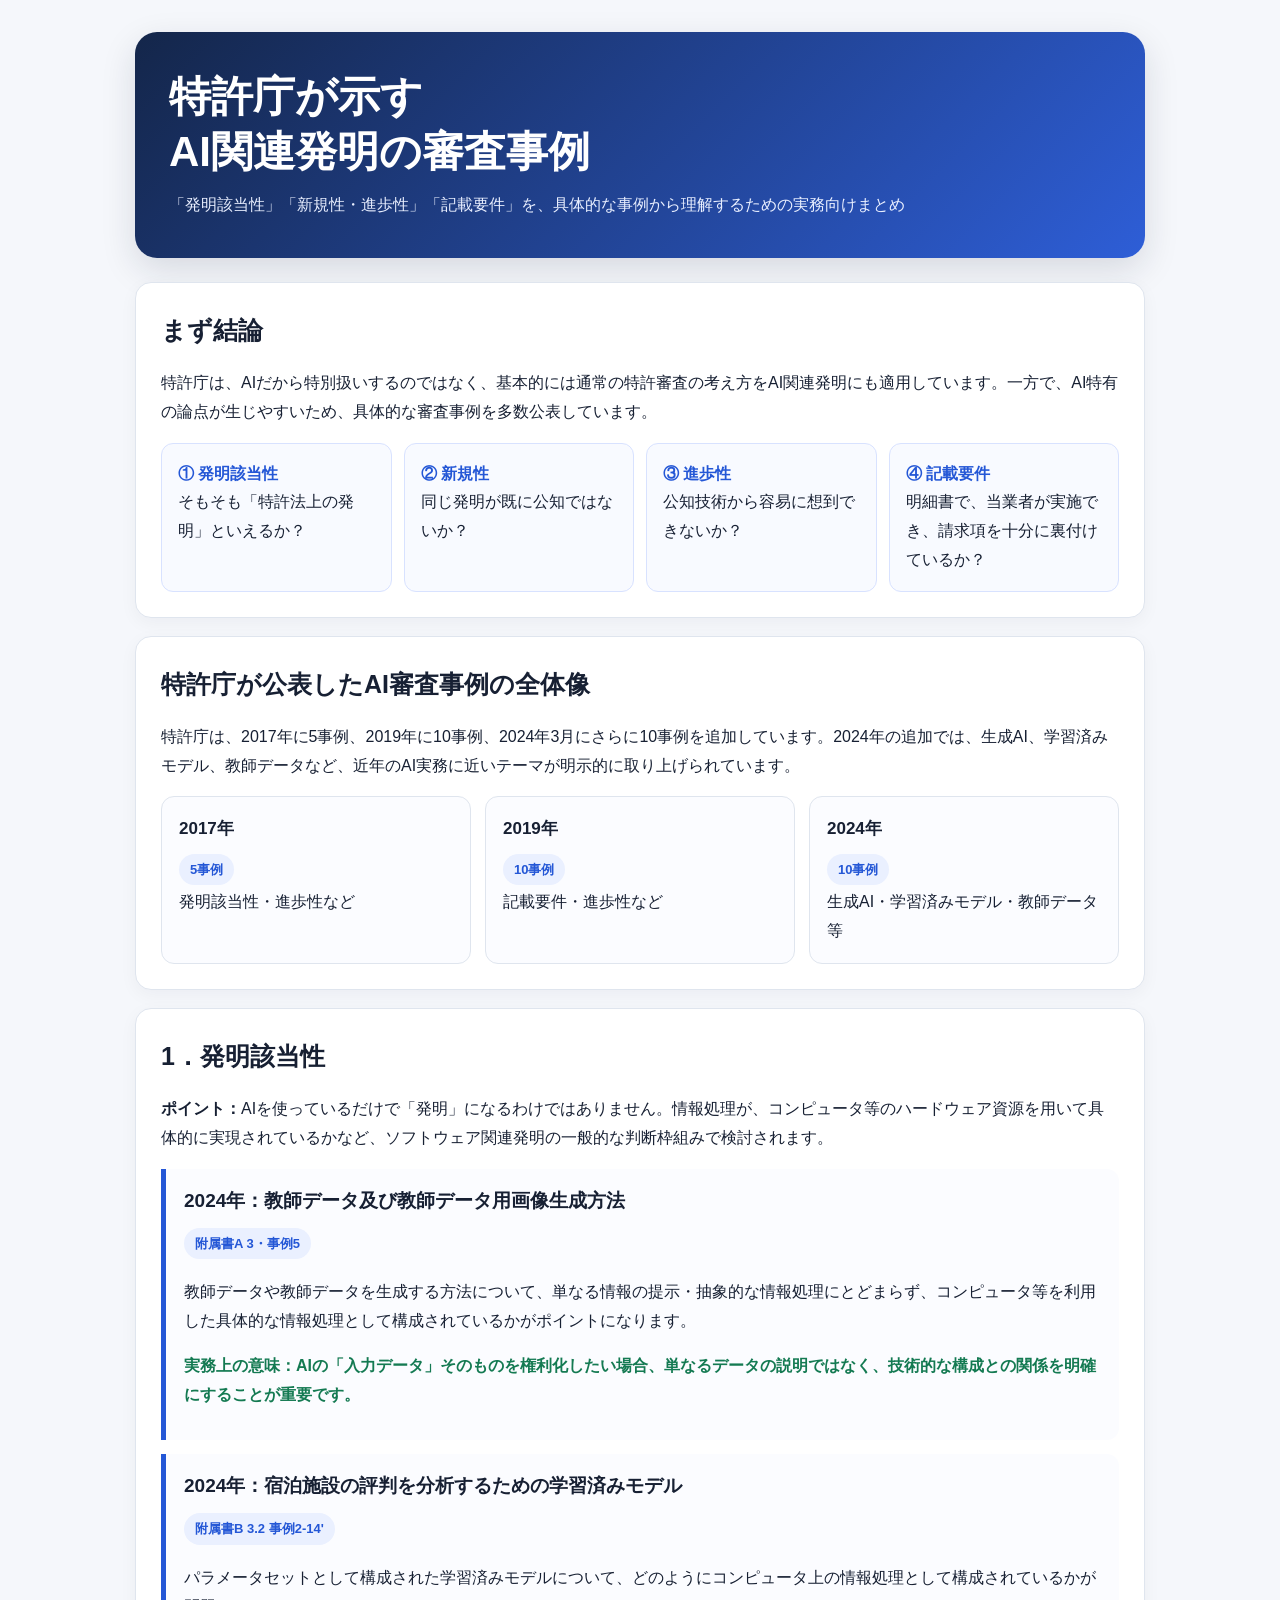
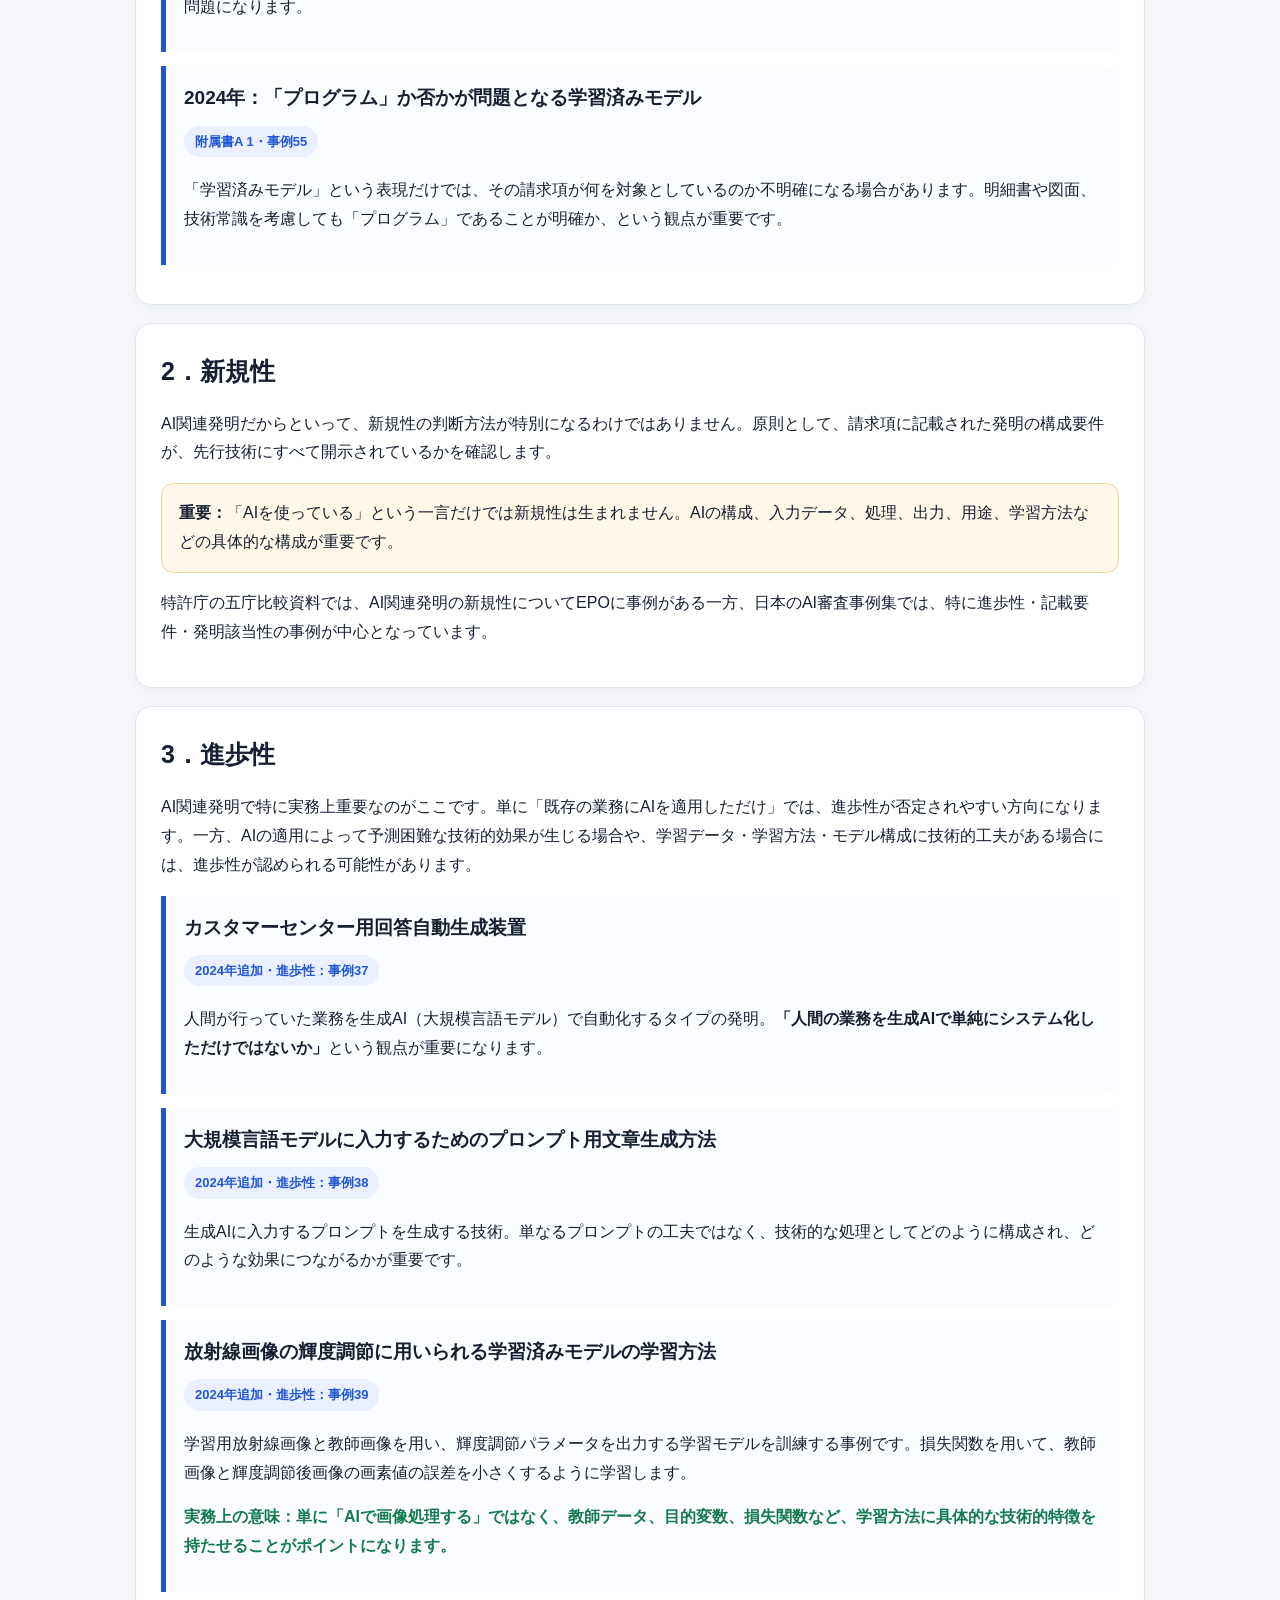
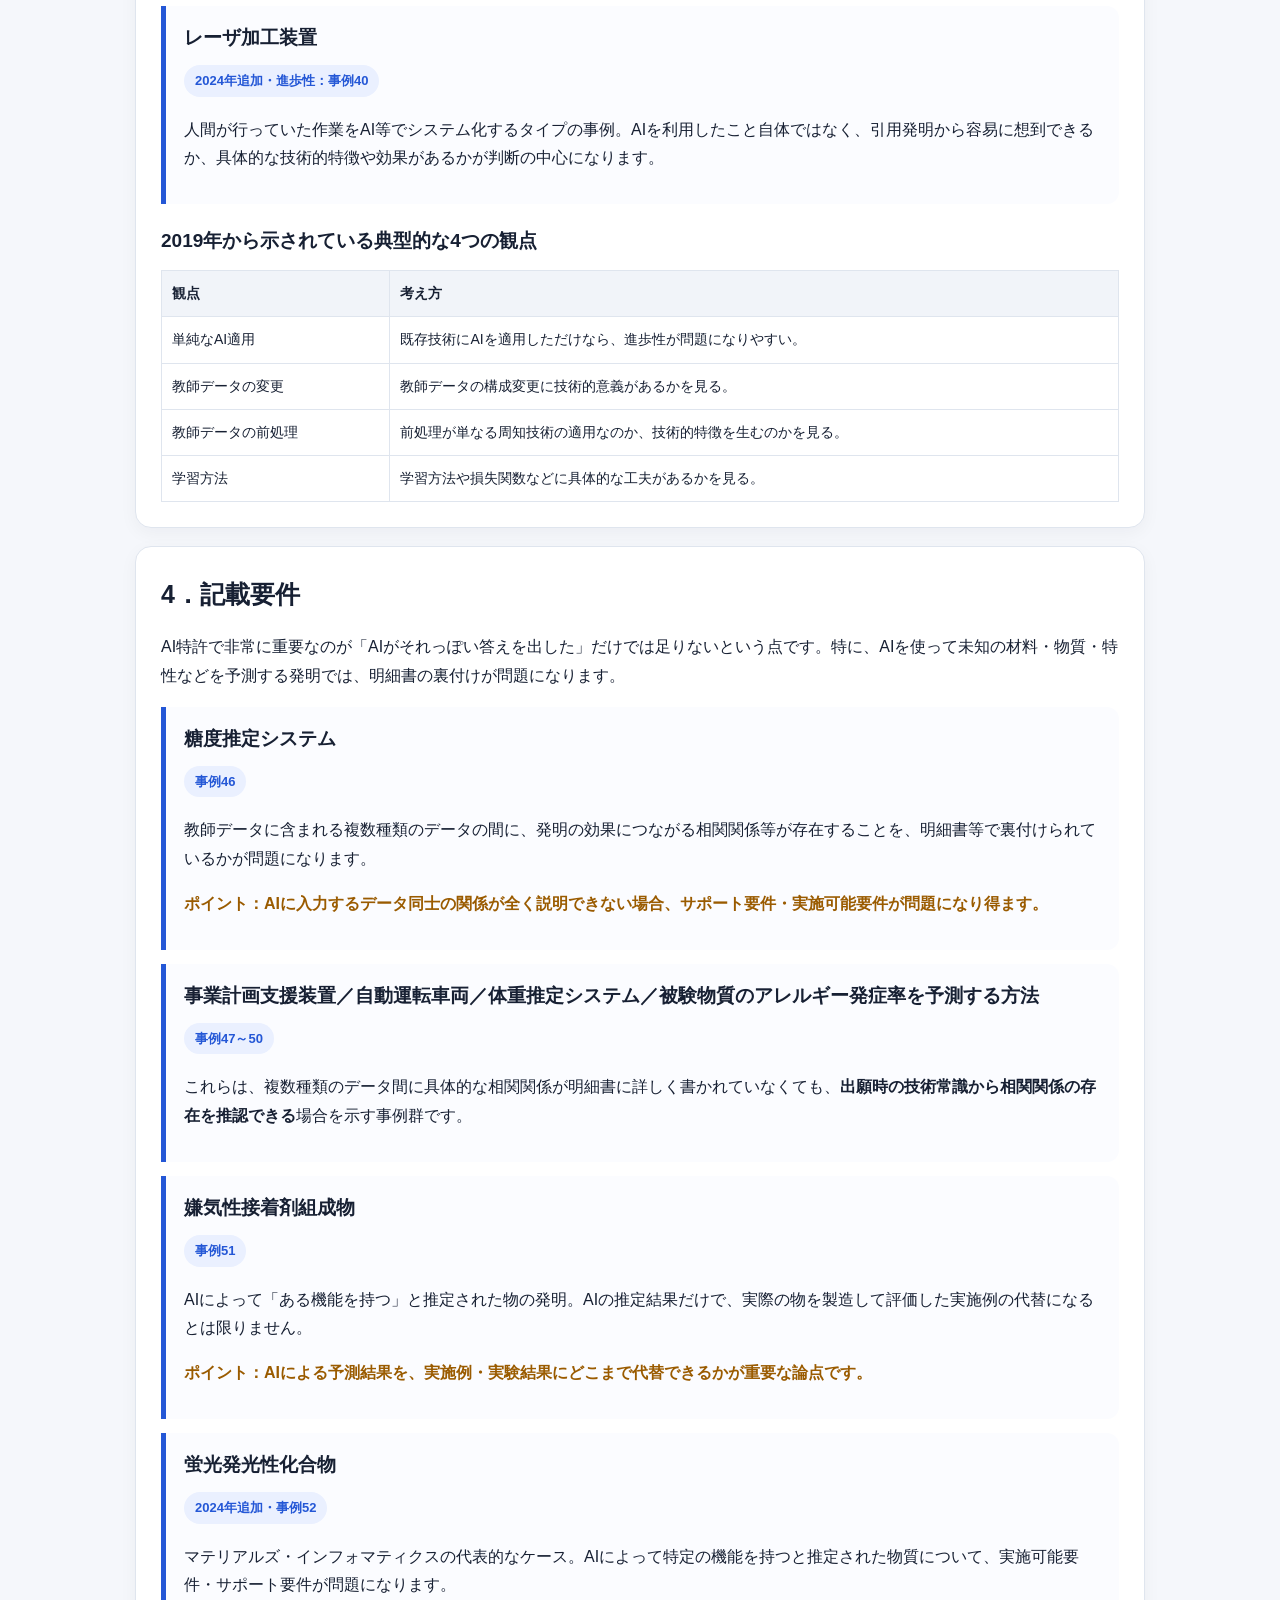
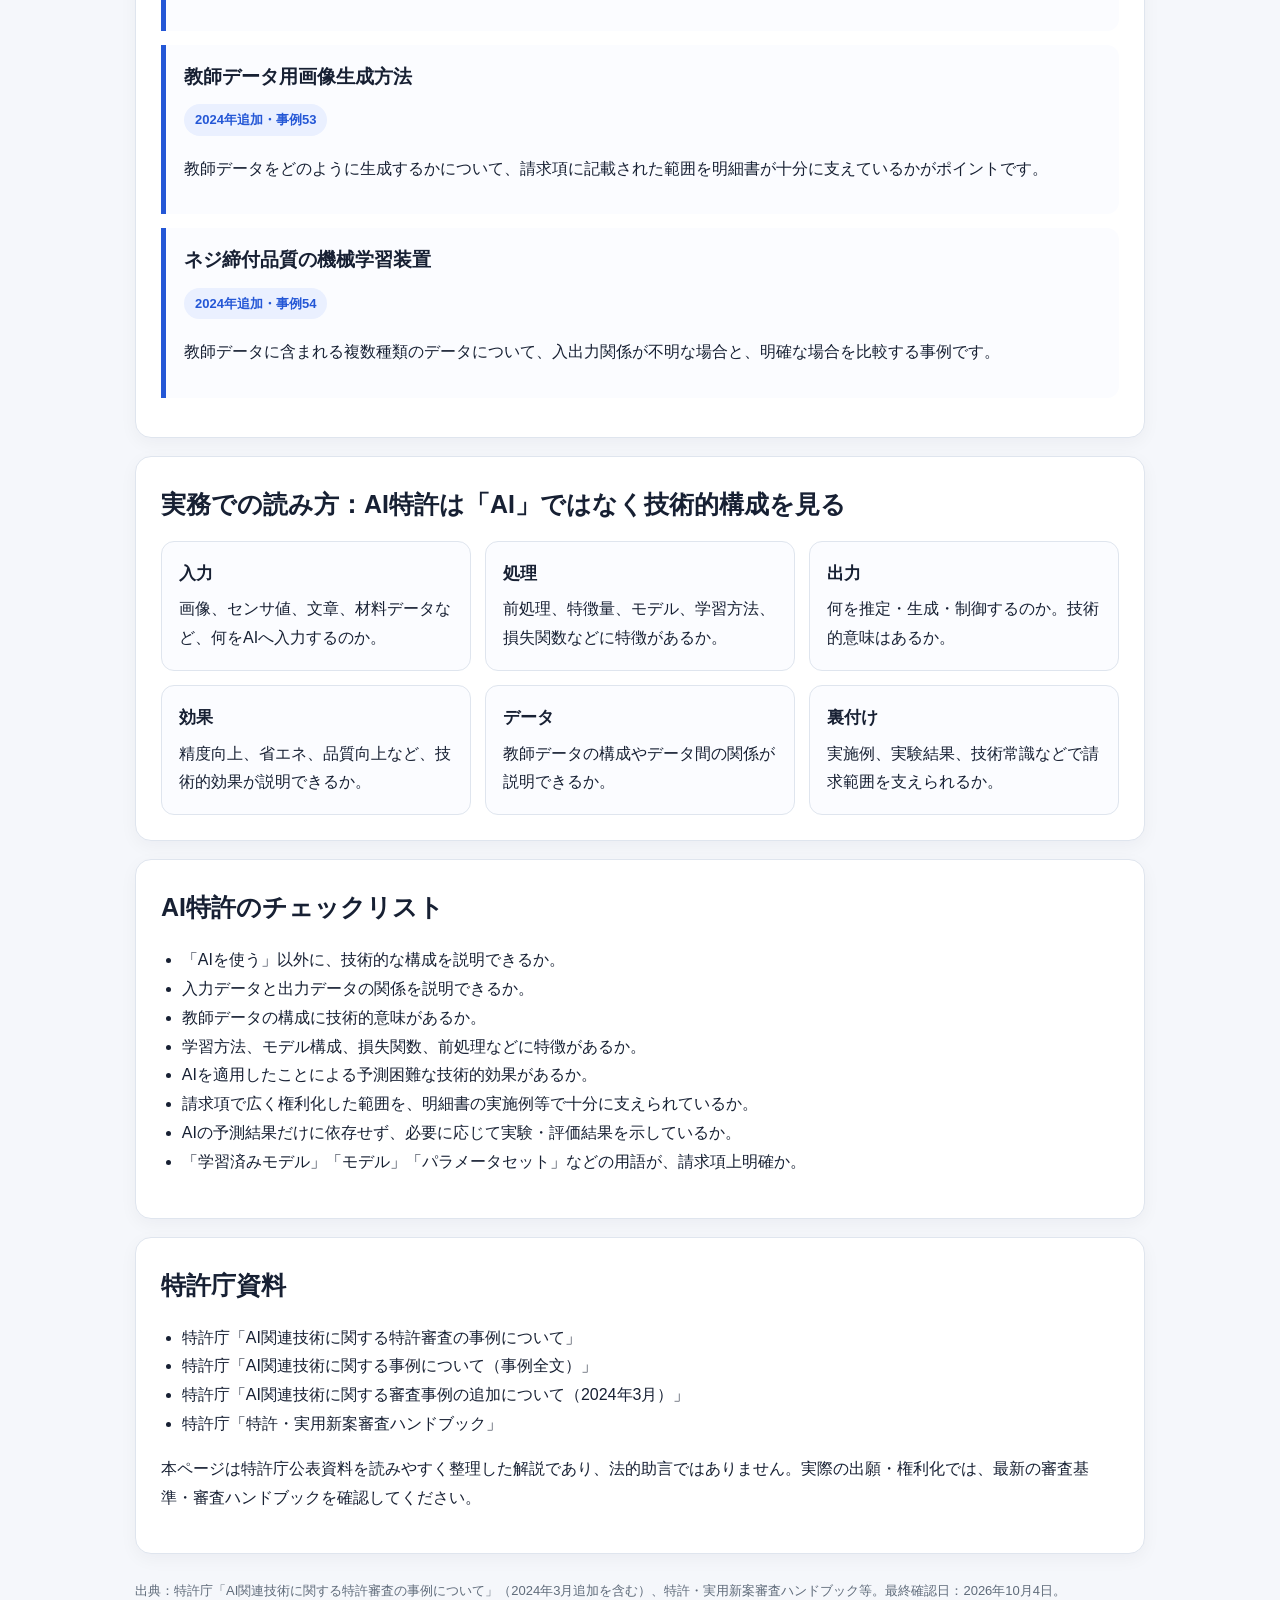
==== articles/ai_patent_jpo_cases.html @ b36a5e17 "Add files via upload" ====
<!DOCTYPE html>
<html lang="ja">
<head>
<meta charset="UTF-8">
<meta name="viewport" content="width=device-width, initial-scale=1.0">
<title>特許庁・AI関連発明の審査事例まとめ</title>
<style>
:root{--bg:#f5f7fb;--card:#fff;--text:#172033;--muted:#5f6b7a;--line:#dfe5ee;--accent:#2457d6;--accent2:#eaf0ff;--good:#147a52;--warn:#9a5b00}
*{box-sizing:border-box}
body{margin:0;background:var(--bg);color:var(--text);font-family:-apple-system,BlinkMacSystemFont,"Segoe UI","Noto Sans JP",sans-serif;line-height:1.8}
.container{max-width:1050px;margin:auto;padding:32px 20px 70px}
.hero{background:linear-gradient(135deg,#14264a,#2e5ed7);color:#fff;border-radius:22px;padding:38px 34px;margin-bottom:24px;box-shadow:0 12px 35px #17203322}
.hero h1{margin:0 0 12px;font-size:clamp(28px,4vw,42px);line-height:1.3}
.hero p{margin:0;color:#e9efff}
.card{background:var(--card);border:1px solid var(--line);border-radius:16px;padding:25px;margin:18px 0;box-shadow:0 5px 18px #1720330b}
h2{font-size:25px;margin:0 0 14px}
h3{font-size:19px;margin:20px 0 8px}
.badge{display:inline-block;background:var(--accent2);color:var(--accent);font-weight:700;border-radius:999px;padding:4px 11px;font-size:13px;margin:3px 4px 3px 0}
.grid{display:grid;grid-template-columns:repeat(auto-fit,minmax(230px,1fr));gap:14px}
.mini{border:1px solid var(--line);border-radius:13px;padding:17px;background:#fbfcff}
.mini strong{display:block;font-size:17px;margin-bottom:6px}
.flow{display:grid;grid-template-columns:repeat(auto-fit,minmax(190px,1fr));gap:12px;margin-top:15px}
.flow div{background:#f8faff;border:1px solid #d8e2ff;border-radius:12px;padding:16px}
.flow b{color:var(--accent)}
.case{border-left:5px solid var(--accent);padding:15px 18px;margin:14px 0;background:#fbfcff;border-radius:0 12px 12px 0}
.case h3{margin:0 0 7px}
.good{color:var(--good);font-weight:700}
.warn{color:var(--warn);font-weight:700}
table{width:100%;border-collapse:collapse;margin-top:12px;font-size:14px}
th,td{border:1px solid var(--line);padding:10px;vertical-align:top}
th{background:#f1f4f9;text-align:left}
.note{background:#fff8e8;border:1px solid #f0d59a;border-radius:12px;padding:15px 17px}
.footer{color:var(--muted);font-size:13px;margin-top:25px}
a{color:var(--accent)}
ul{padding-left:1.3em}
</style>
</head>
<body>
<div class="container">

<section class="hero">
  <h1>特許庁が示す<br>AI関連発明の審査事例</h1>
  <p>「発明該当性」「新規性・進歩性」「記載要件」を、具体的な事例から理解するための実務向けまとめ</p>
</section>

<div class="card">
<h2>まず結論</h2>
<p>特許庁は、AIだから特別扱いするのではなく、基本的には通常の特許審査の考え方をAI関連発明にも適用しています。一方で、AI特有の論点が生じやすいため、具体的な審査事例を多数公表しています。</p>
<div class="flow">
<div><b>① 発明該当性</b><br>そもそも「特許法上の発明」といえるか？</div>
<div><b>② 新規性</b><br>同じ発明が既に公知ではないか？</div>
<div><b>③ 進歩性</b><br>公知技術から容易に想到できないか？</div>
<div><b>④ 記載要件</b><br>明細書で、当業者が実施でき、請求項を十分に裏付けているか？</div>
</div>
</div>

<div class="card">
<h2>特許庁が公表したAI審査事例の全体像</h2>
<p>特許庁は、2017年に5事例、2019年に10事例、2024年3月にさらに10事例を追加しています。2024年の追加では、生成AI、学習済みモデル、教師データなど、近年のAI実務に近いテーマが明示的に取り上げられています。</p>
<div class="grid">
<div class="mini"><strong>2017年</strong><span class="badge">5事例</span><br>発明該当性・進歩性など</div>
<div class="mini"><strong>2019年</strong><span class="badge">10事例</span><br>記載要件・進歩性など</div>
<div class="mini"><strong>2024年</strong><span class="badge">10事例</span><br>生成AI・学習済みモデル・教師データ等</div>
</div>
</div>

<div class="card">
<h2>1．発明該当性</h2>
<p><b>ポイント：</b>AIを使っているだけで「発明」になるわけではありません。情報処理が、コンピュータ等のハードウェア資源を用いて具体的に実現されているかなど、ソフトウェア関連発明の一般的な判断枠組みで検討されます。</p>

<div class="case">
<h3>2024年：教師データ及び教師データ用画像生成方法</h3>
<span class="badge">附属書A 3・事例5</span>
<p>教師データや教師データを生成する方法について、単なる情報の提示・抽象的な情報処理にとどまらず、コンピュータ等を利用した具体的な情報処理として構成されているかがポイントになります。</p>
<p class="good">実務上の意味：AIの「入力データ」そのものを権利化したい場合、単なるデータの説明ではなく、技術的な構成との関係を明確にすることが重要です。</p>
</div>

<div class="case">
<h3>2024年：宿泊施設の評判を分析するための学習済みモデル</h3>
<span class="badge">附属書B 3.2 事例2-14'</span>
<p>パラメータセットとして構成された学習済みモデルについて、どのようにコンピュータ上の情報処理として構成されているかが問題になります。</p>
</div>

<div class="case">
<h3>2024年：「プログラム」か否かが問題となる学習済みモデル</h3>
<span class="badge">附属書A 1・事例55</span>
<p>「学習済みモデル」という表現だけでは、その請求項が何を対象としているのか不明確になる場合があります。明細書や図面、技術常識を考慮しても「プログラム」であることが明確か、という観点が重要です。</p>
</div>
</div>

<div class="card">
<h2>2．新規性</h2>
<p>AI関連発明だからといって、新規性の判断方法が特別になるわけではありません。原則として、請求項に記載された発明の構成要件が、先行技術にすべて開示されているかを確認します。</p>
<div class="note"><b>重要：</b>「AIを使っている」という一言だけでは新規性は生まれません。AIの構成、入力データ、処理、出力、用途、学習方法などの具体的な構成が重要です。</div>
<p>特許庁の五庁比較資料では、AI関連発明の新規性についてEPOに事例がある一方、日本のAI審査事例集では、特に進歩性・記載要件・発明該当性の事例が中心となっています。</p>
</div>

<div class="card">
<h2>3．進歩性</h2>
<p>AI関連発明で特に実務上重要なのがここです。単に「既存の業務にAIを適用しただけ」では、進歩性が否定されやすい方向になります。一方、AIの適用によって予測困難な技術的効果が生じる場合や、学習データ・学習方法・モデル構成に技術的工夫がある場合には、進歩性が認められる可能性があります。</p>

<div class="case">
<h3>カスタマーセンター用回答自動生成装置</h3>
<span class="badge">2024年追加・進歩性：事例37</span>
<p>人間が行っていた業務を生成AI（大規模言語モデル）で自動化するタイプの発明。<b>「人間の業務を生成AIで単純にシステム化しただけではないか」</b>という観点が重要になります。</p>
</div>

<div class="case">
<h3>大規模言語モデルに入力するためのプロンプト用文章生成方法</h3>
<span class="badge">2024年追加・進歩性：事例38</span>
<p>生成AIに入力するプロンプトを生成する技術。単なるプロンプトの工夫ではなく、技術的な処理としてどのように構成され、どのような効果につながるかが重要です。</p>
</div>

<div class="case">
<h3>放射線画像の輝度調節に用いられる学習済みモデルの学習方法</h3>
<span class="badge">2024年追加・進歩性：事例39</span>
<p>学習用放射線画像と教師画像を用い、輝度調節パラメータを出力する学習モデルを訓練する事例です。損失関数を用いて、教師画像と輝度調節後画像の画素値の誤差を小さくするように学習します。</p>
<p class="good">実務上の意味：単に「AIで画像処理する」ではなく、教師データ、目的変数、損失関数など、学習方法に具体的な技術的特徴を持たせることがポイントになります。</p>
</div>

<div class="case">
<h3>レーザ加工装置</h3>
<span class="badge">2024年追加・進歩性：事例40</span>
<p>人間が行っていた作業をAI等でシステム化するタイプの事例。AIを利用したこと自体ではなく、引用発明から容易に想到できるか、具体的な技術的特徴や効果があるかが判断の中心になります。</p>
</div>

<h3>2019年から示されている典型的な4つの観点</h3>
<table>
<tr><th>観点</th><th>考え方</th></tr>
<tr><td>単純なAI適用</td><td>既存技術にAIを適用しただけなら、進歩性が問題になりやすい。</td></tr>
<tr><td>教師データの変更</td><td>教師データの構成変更に技術的意義があるかを見る。</td></tr>
<tr><td>教師データの前処理</td><td>前処理が単なる周知技術の適用なのか、技術的特徴を生むのかを見る。</td></tr>
<tr><td>学習方法</td><td>学習方法や損失関数などに具体的な工夫があるかを見る。</td></tr>
</table>
</div>

<div class="card">
<h2>4．記載要件</h2>
<p>AI特許で非常に重要なのが「AIがそれっぽい答えを出した」だけでは足りないという点です。特に、AIを使って未知の材料・物質・特性などを予測する発明では、明細書の裏付けが問題になります。</p>

<div class="case">
<h3>糖度推定システム</h3>
<span class="badge">事例46</span>
<p>教師データに含まれる複数種類のデータの間に、発明の効果につながる相関関係等が存在することを、明細書等で裏付けられているかが問題になります。</p>
<p class="warn">ポイント：AIに入力するデータ同士の関係が全く説明できない場合、サポート要件・実施可能要件が問題になり得ます。</p>
</div>

<div class="case">
<h3>事業計画支援装置／自動運転車両／体重推定システム／被験物質のアレルギー発症率を予測する方法</h3>
<span class="badge">事例47～50</span>
<p>これらは、複数種類のデータ間に具体的な相関関係が明細書に詳しく書かれていなくても、<b>出願時の技術常識から相関関係の存在を推認できる</b>場合を示す事例群です。</p>
</div>

<div class="case">
<h3>嫌気性接着剤組成物</h3>
<span class="badge">事例51</span>
<p>AIによって「ある機能を持つ」と推定された物の発明。AIの推定結果だけで、実際の物を製造して評価した実施例の代替になるとは限りません。</p>
<p class="warn">ポイント：AIによる予測結果を、実施例・実験結果にどこまで代替できるかが重要な論点です。</p>
</div>

<div class="case">
<h3>蛍光発光性化合物</h3>
<span class="badge">2024年追加・事例52</span>
<p>マテリアルズ・インフォマティクスの代表的なケース。AIによって特定の機能を持つと推定された物質について、実施可能要件・サポート要件が問題になります。</p>
</div>

<div class="case">
<h3>教師データ用画像生成方法</h3>
<span class="badge">2024年追加・事例53</span>
<p>教師データをどのように生成するかについて、請求項に記載された範囲を明細書が十分に支えているかがポイントです。</p>
</div>

<div class="case">
<h3>ネジ締付品質の機械学習装置</h3>
<span class="badge">2024年追加・事例54</span>
<p>教師データに含まれる複数種類のデータについて、入出力関係が不明な場合と、明確な場合を比較する事例です。</p>
</div>
</div>

<div class="card">
<h2>実務での読み方：AI特許は「AI」ではなく技術的構成を見る</h2>
<div class="grid">
<div class="mini"><strong>入力</strong>画像、センサ値、文章、材料データなど、何をAIへ入力するのか。</div>
<div class="mini"><strong>処理</strong>前処理、特徴量、モデル、学習方法、損失関数などに特徴があるか。</div>
<div class="mini"><strong>出力</strong>何を推定・生成・制御するのか。技術的意味はあるか。</div>
<div class="mini"><strong>効果</strong>精度向上、省エネ、品質向上など、技術的効果が説明できるか。</div>
<div class="mini"><strong>データ</strong>教師データの構成やデータ間の関係が説明できるか。</div>
<div class="mini"><strong>裏付け</strong>実施例、実験結果、技術常識などで請求範囲を支えられるか。</div>
</div>
</div>

<div class="card">
<h2>AI特許のチェックリスト</h2>
<ul>
<li>「AIを使う」以外に、技術的な構成を説明できるか。</li>
<li>入力データと出力データの関係を説明できるか。</li>
<li>教師データの構成に技術的意味があるか。</li>
<li>学習方法、モデル構成、損失関数、前処理などに特徴があるか。</li>
<li>AIを適用したことによる予測困難な技術的効果があるか。</li>
<li>請求項で広く権利化した範囲を、明細書の実施例等で十分に支えられているか。</li>
<li>AIの予測結果だけに依存せず、必要に応じて実験・評価結果を示しているか。</li>
<li>「学習済みモデル」「モデル」「パラメータセット」などの用語が、請求項上明確か。</li>
</ul>
</div>

<div class="card">
<h2>特許庁資料</h2>
<ul>
<li>特許庁「AI関連技術に関する特許審査の事例について」</li>
<li>特許庁「AI関連技術に関する事例について（事例全文）」</li>
<li>特許庁「AI関連技術に関する審査事例の追加について（2024年3月）」</li>
<li>特許庁「特許・実用新案審査ハンドブック」</li>
</ul>
<p>本ページは特許庁公表資料を読みやすく整理した解説であり、法的助言ではありません。実際の出願・権利化では、最新の審査基準・審査ハンドブックを確認してください。</p>
</div>

<div class="footer">
出典：特許庁「AI関連技術に関する特許審査の事例について」（2024年3月追加を含む）、特許・実用新案審査ハンドブック等。最終確認日：2026年10月4日。
</div>

</div>
</body>
</html>
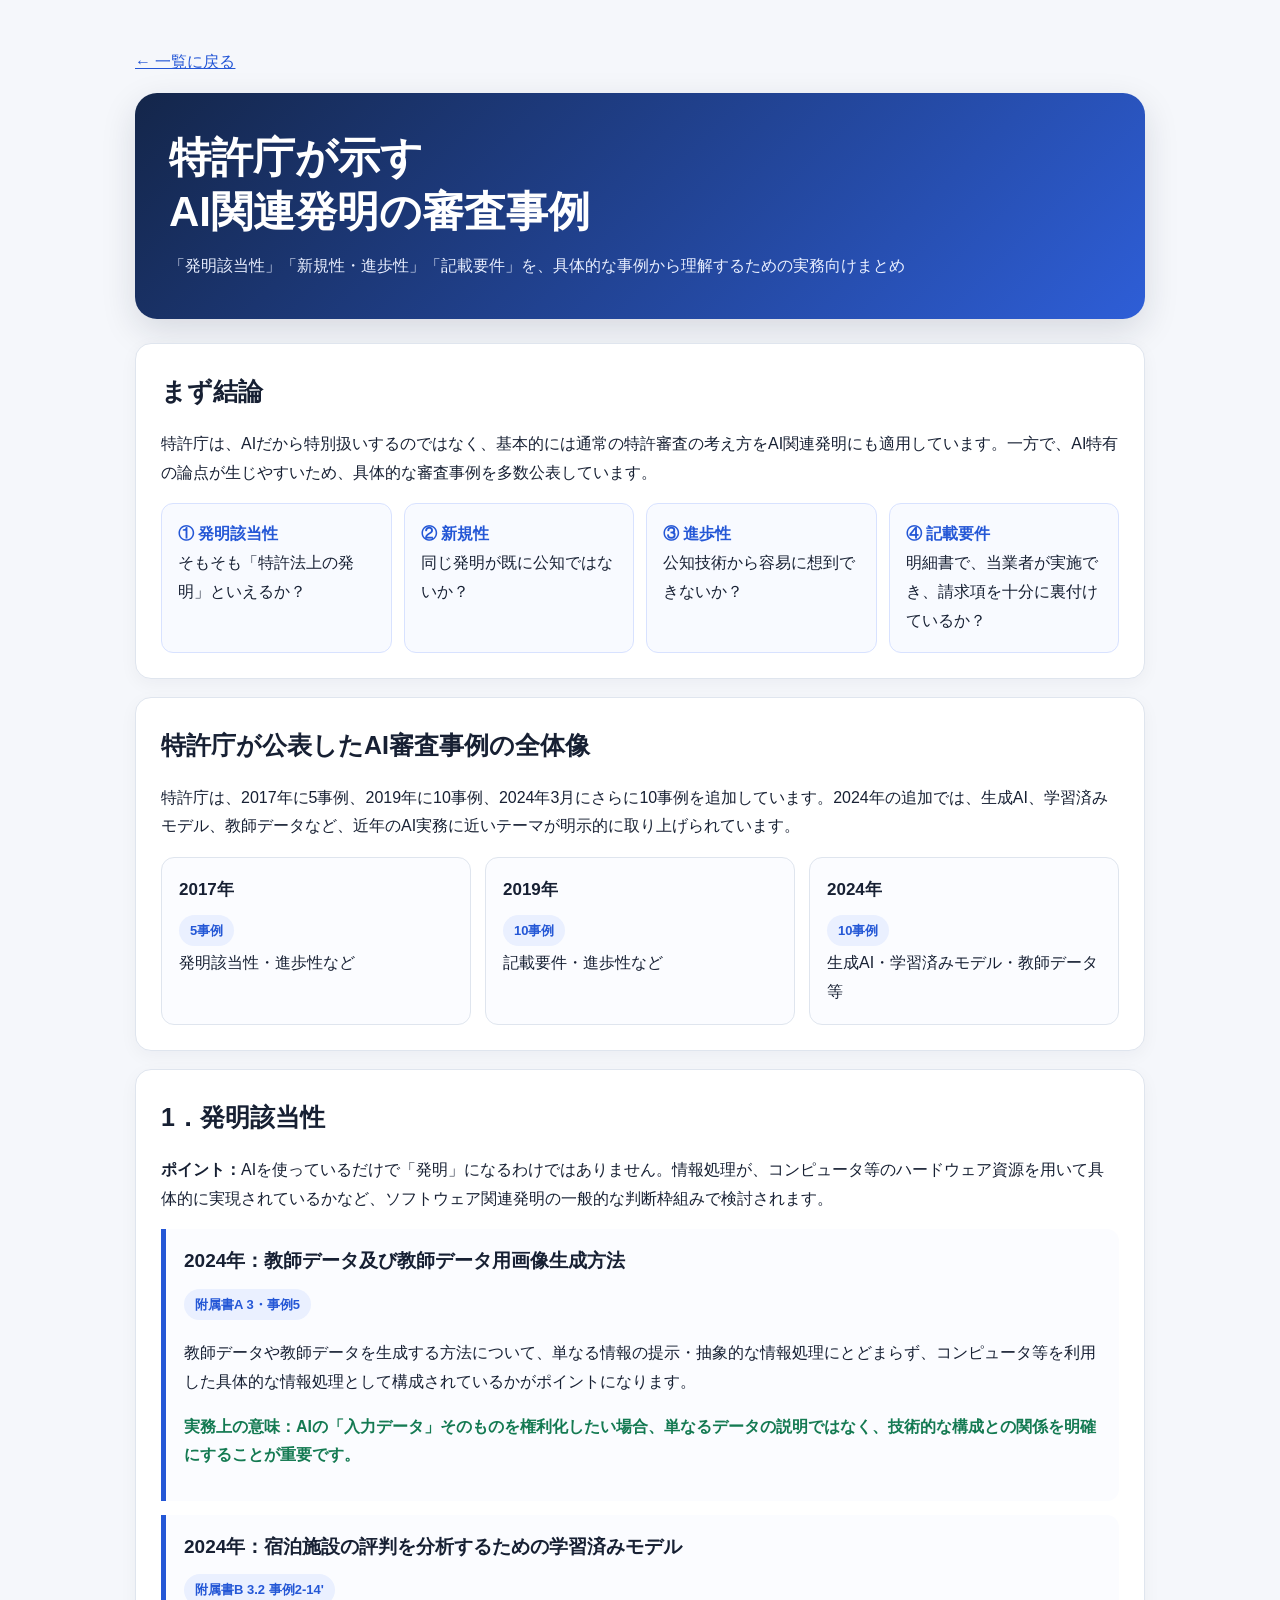
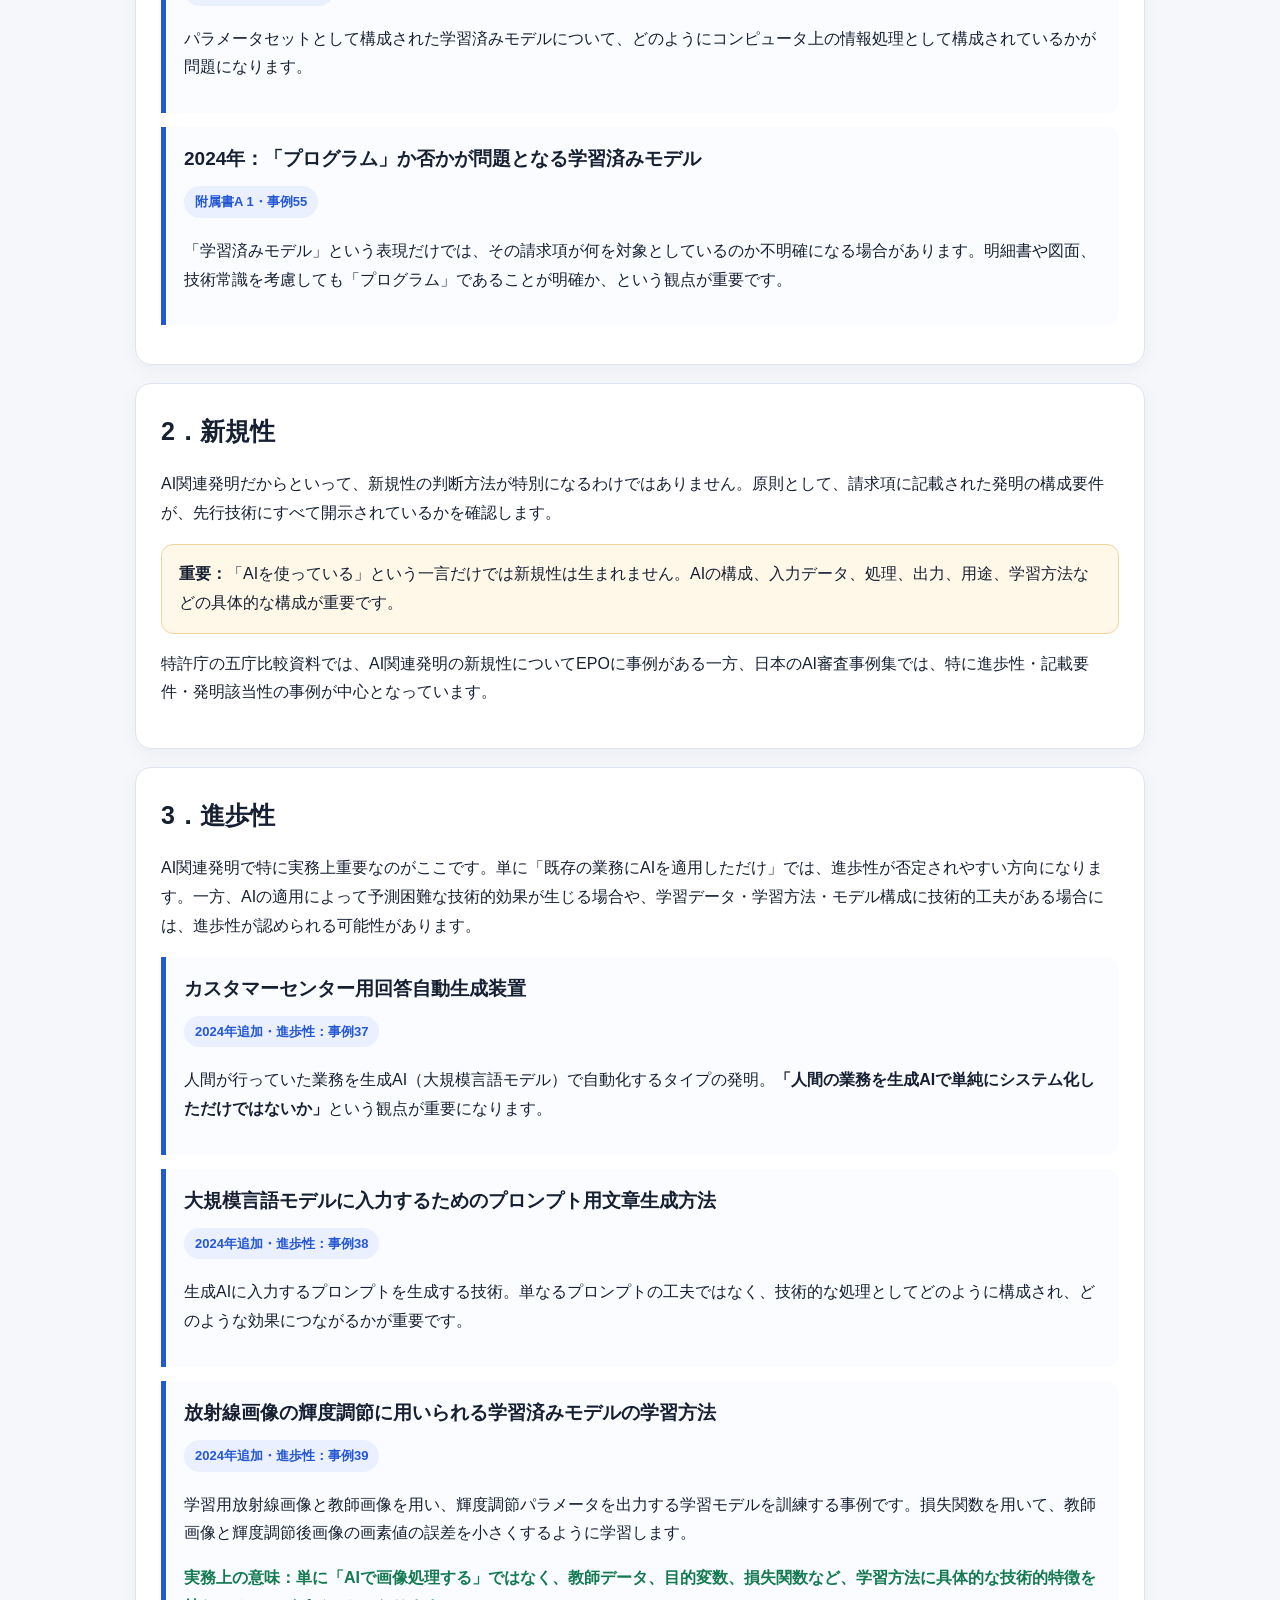
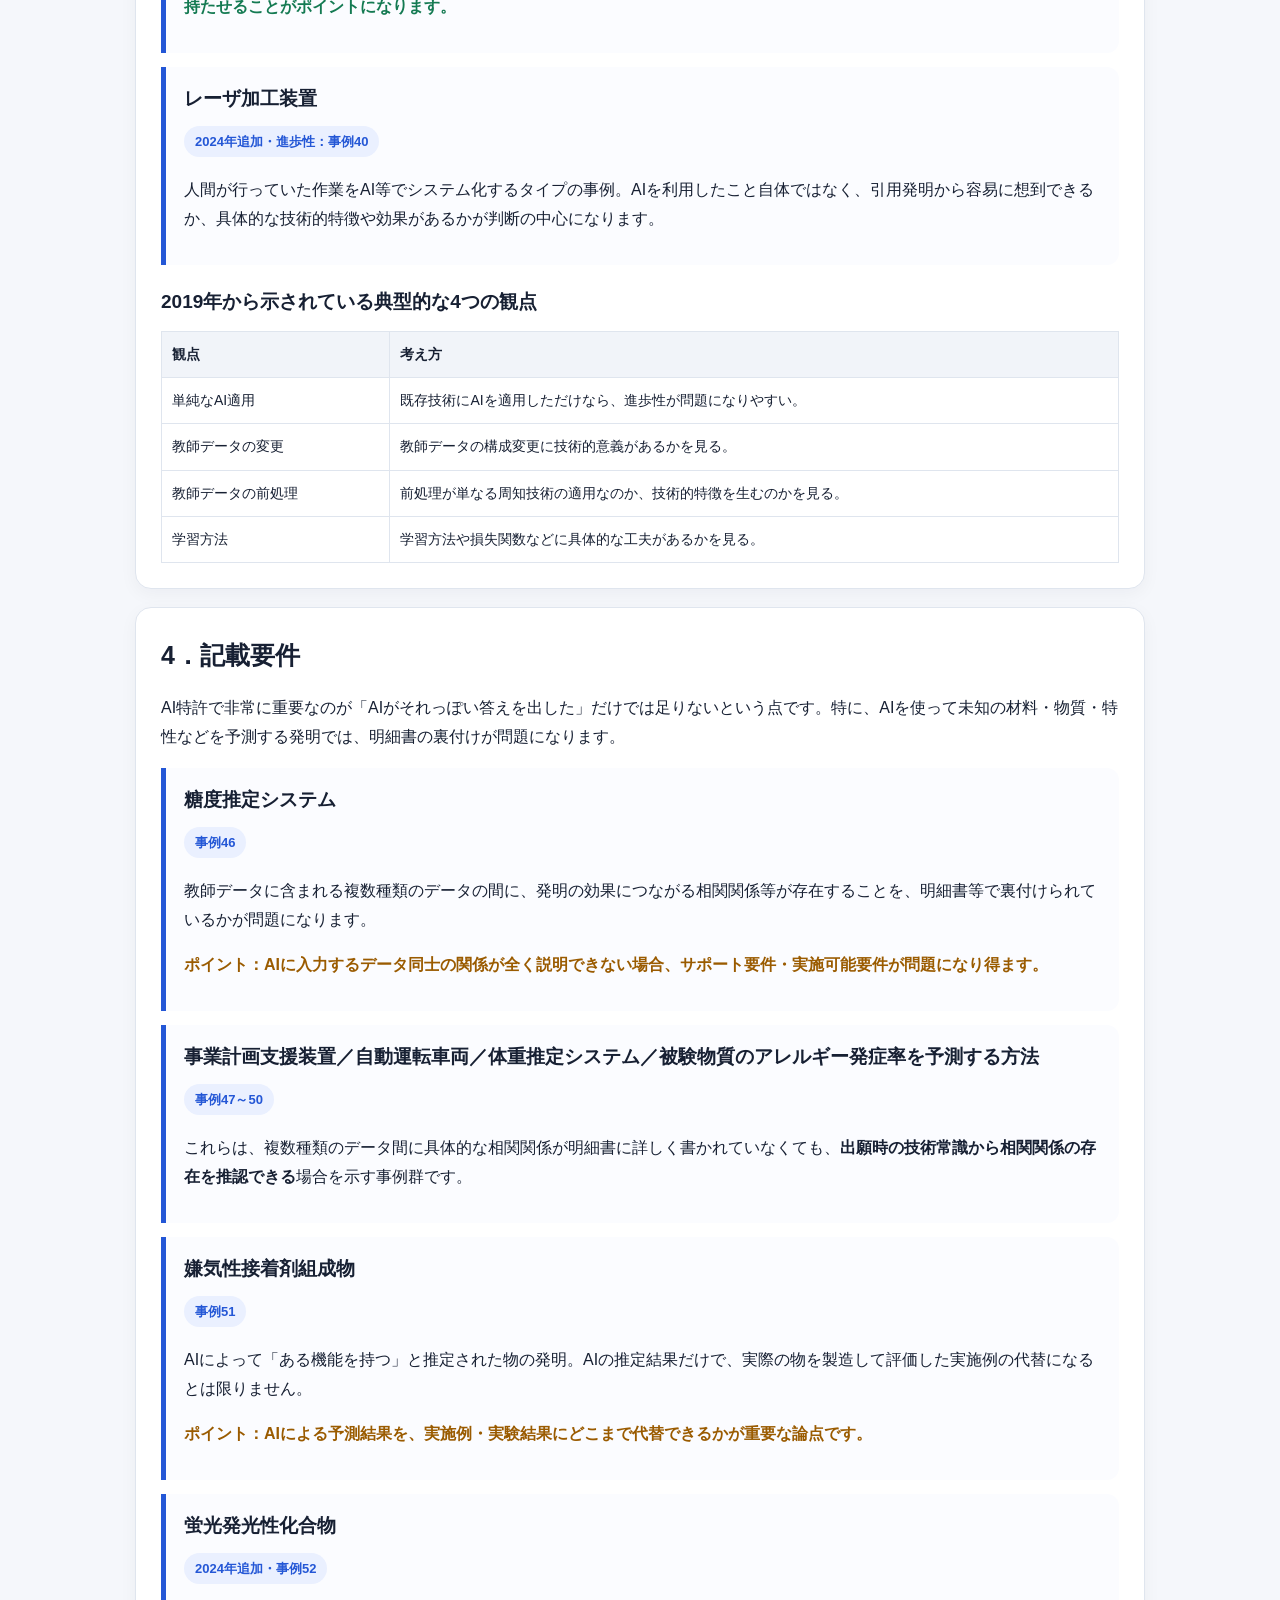
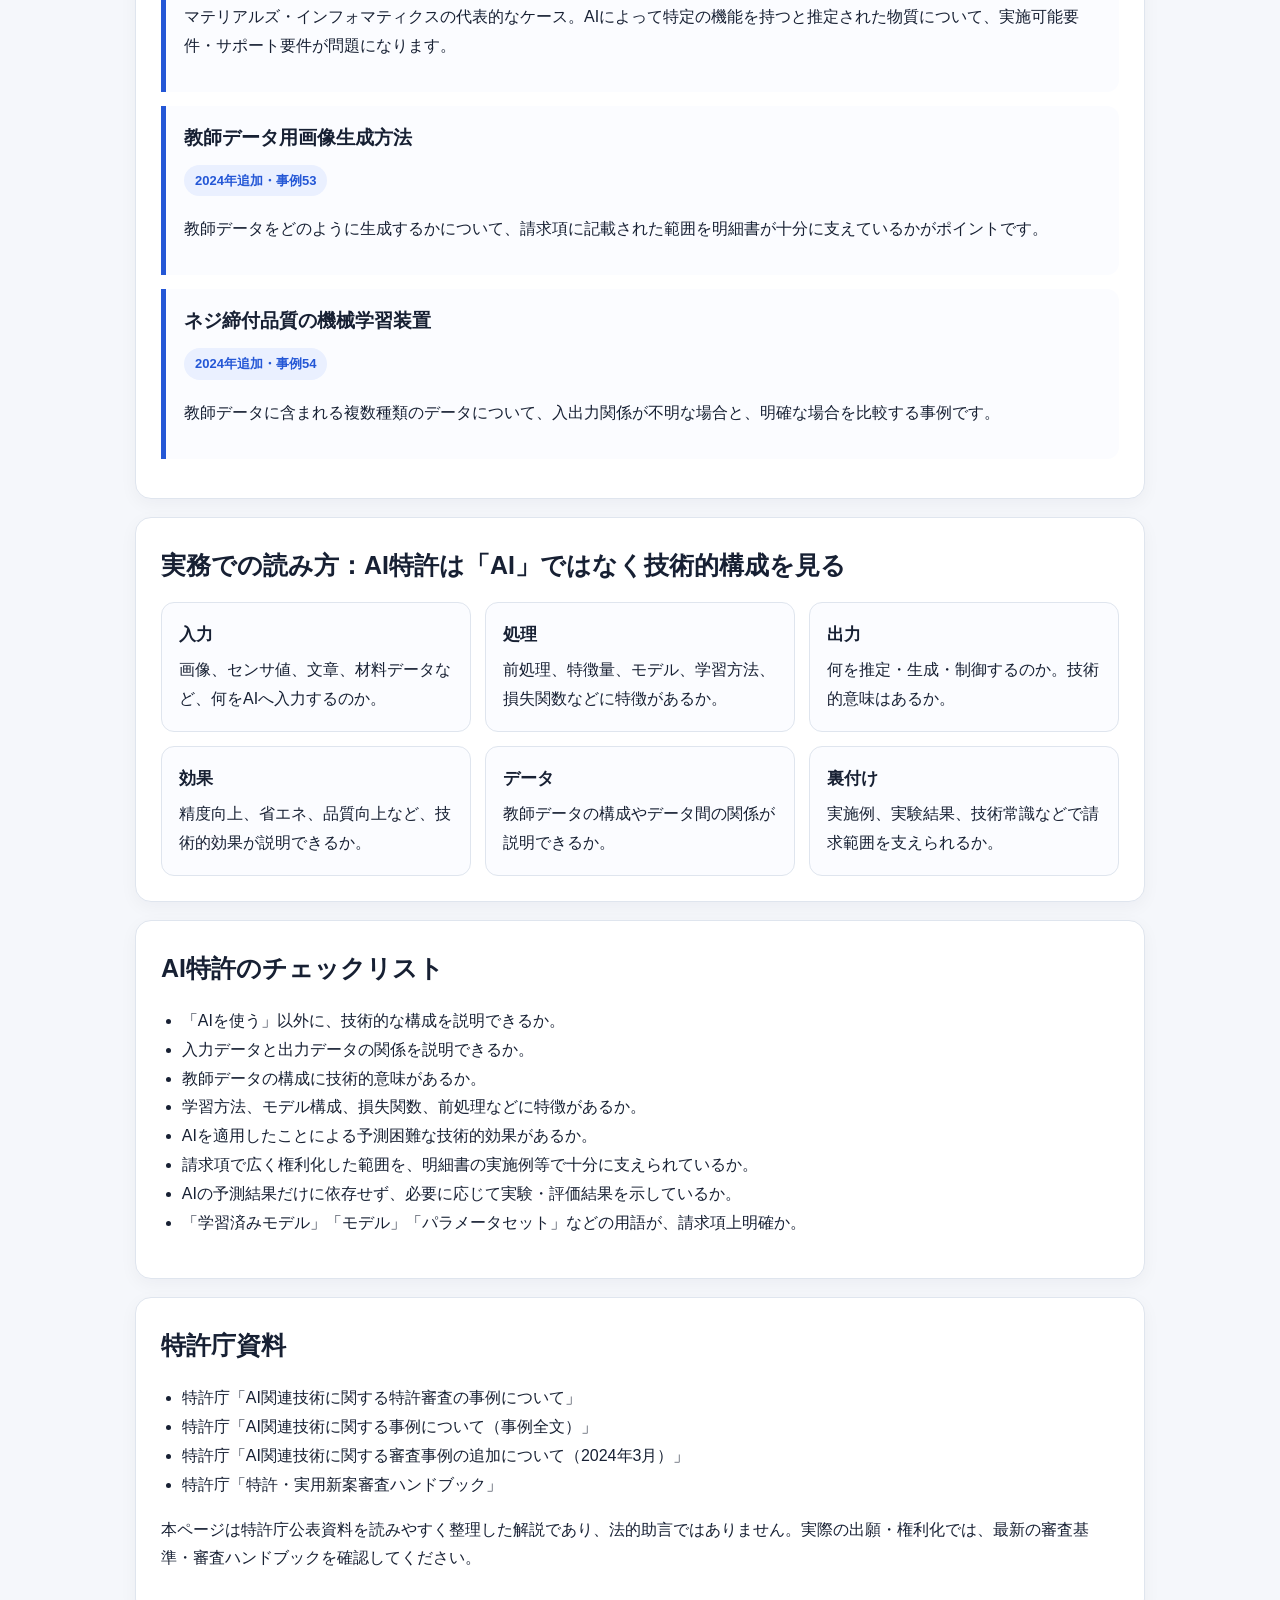
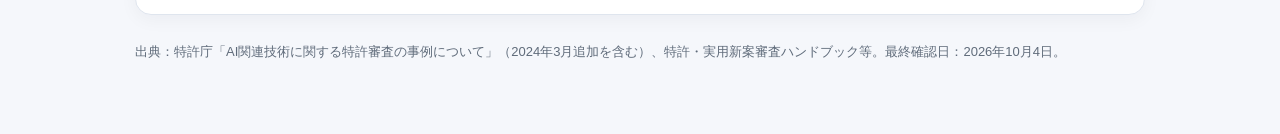
==== commit af095c53: "Update AI patent case article structure" ====
--- a/articles/ai_patent_jpo_cases.html
+++ b/articles/ai_patent_jpo_cases.html
@@ -37,7 +37,7 @@
 </head>
 <body>
 <div class="container">
-
+<p><a href="../index.html">← 一覧に戻る</a></p>
 <section class="hero">
   <h1>特許庁が示す<br>AI関連発明の審査事例</h1>
   <p>「発明該当性」「新規性・進歩性」「記載要件」を、具体的な事例から理解するための実務向けまとめ</p>
@@ -220,4 +220,4 @@
 
 </div>
 </body>
-</html>+</html>
